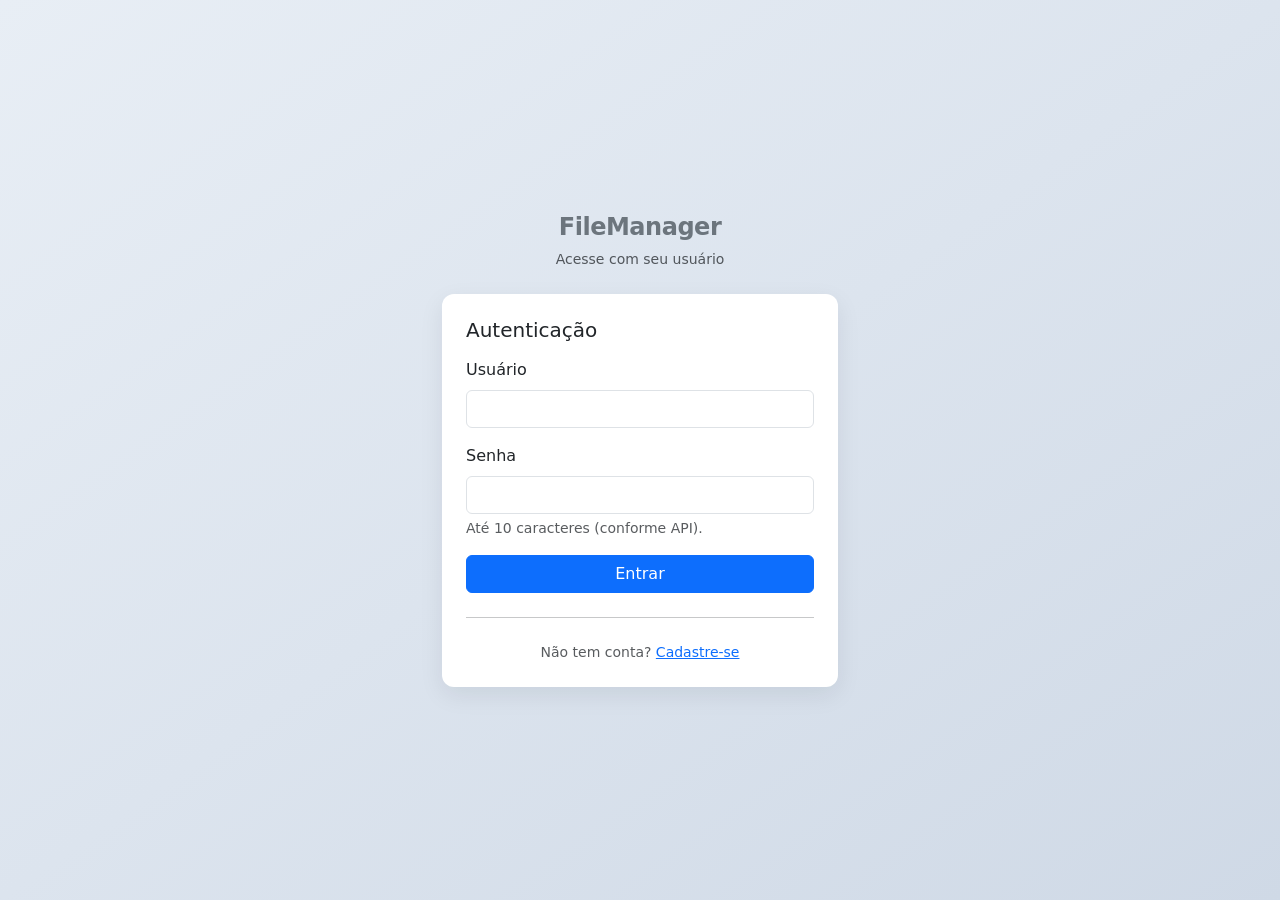
==== app.html @ 3c7aa477 "Commit inicial" ====
<!DOCTYPE html>
<html lang="pt-BR">
  <head>
    <meta charset="UTF-8" />
    <meta name="viewport" content="width=device-width, initial-scale=1" />
    <title>Gerenciamento de arquivos — FileManager</title>
    <link
      href="https://cdn.jsdelivr.net/npm/bootstrap@5.3.3/dist/css/bootstrap.min.css"
      rel="stylesheet"
    />
    <link href="css/styles.css" rel="stylesheet" />
  </head>
  <body class="fm-app-body">
    <nav class="navbar navbar-expand-lg navbar-light bg-white fm-navbar">
      <div class="container-fluid px-3 px-lg-4">
        <a class="navbar-brand fm-brand" href="app.html">FileManager</a>
        <button
          class="navbar-toggler"
          type="button"
          data-bs-toggle="collapse"
          data-bs-target="#navMain"
        >
          <span class="navbar-toggler-icon"></span>
        </button>
        <div class="collapse navbar-collapse" id="navMain">
          <ul class="navbar-nav me-auto mb-2 mb-lg-0">
            <li class="nav-item">
              <span class="nav-link active" aria-current="page"
                >Gerenciamento de arquivos</span
              >
            </li>
          </ul>
          <button type="button" class="btn btn-outline-secondary btn-sm" id="btn-logout">
            Sair
          </button>
        </div>
      </div>
    </nav>

    <main class="container-fluid px-3 px-lg-4 py-4">
      <div
        class="d-flex flex-column flex-md-row align-items-md-center justify-content-md-between gap-3 mb-4"
      >
        <div>
          <h1 class="h4 mb-1">Arquivos</h1>
          <p class="text-muted small mb-0">
            Envie arquivos permitidos pela API (imagens, PDF, Office).
          </p>
        </div>
        <div class="d-flex flex-wrap gap-2">
          <button type="button" class="btn btn-outline-primary" id="btn-refresh">
            Atualizar lista
          </button>
          <button type="button" class="btn btn-primary" id="btn-abrir-upload">
            Incluir arquivo
          </button>
        </div>
      </div>

      <div id="arquivos-erro" class="alert alert-danger d-none" role="alert"></div>
      <div id="lista-vazia" class="alert alert-light border d-none" role="status">
        Nenhum arquivo ainda. Use <strong>Incluir arquivo</strong> para enviar.
      </div>

      <div class="card fm-card">
        <div class="table-responsive">
          <table class="table table-hover align-middle mb-0 fm-table" id="tabela-arquivos">
            <thead class="table-light">
              <tr>
                <th>Nome</th>
                <th>Tipo</th>
                <th>Tamanho</th>
                <th>Enviado em</th>
                <th>Link</th>
                <th>Secret key</th>
              </tr>
            </thead>
            <tbody></tbody>
          </table>
        </div>
      </div>
    </main>

    <div
      class="modal fade"
      id="modalUpload"
      tabindex="-1"
      aria-labelledby="modalUploadLabel"
      aria-hidden="true"
    >
      <div class="modal-dialog modal-dialog-centered">
        <div class="modal-content">
          <div class="modal-header">
            <h2 class="modal-title h5" id="modalUploadLabel">Incluir arquivo</h2>
            <button
              type="button"
              class="btn-close"
              data-bs-dismiss="modal"
              aria-label="Fechar"
            ></button>
          </div>
          <form id="form-upload">
            <div class="modal-body">
              <div
                id="upload-alert"
                class="alert alert-danger py-2 small d-none"
                role="alert"
              ></div>
              <div class="mb-3">
                <label for="arquivo" class="form-label">Arquivo</label>
                <input
                  type="file"
                  class="form-control"
                  id="arquivo"
                  name="file"
                  required
                  accept=".jpg,.jpeg,.png,.webp,.pdf,.docx,.xlsx,image/jpeg,image/png,image/webp,application/pdf"
                />
                <div class="form-text">
                  jpg, jpeg, png, webp, pdf, docx ou xlsx — tamanho e assinatura validados no
                  servidor.
                </div>
              </div>
            </div>
            <div class="modal-footer">
              <button type="button" class="btn btn-outline-secondary" data-bs-dismiss="modal">
                Cancelar
              </button>
              <button type="submit" class="btn btn-primary">Salvar</button>
            </div>
          </form>
        </div>
      </div>
    </div>

    <script src="https://cdn.jsdelivr.net/npm/bootstrap@5.3.3/dist/js/bootstrap.bundle.min.js"></script>
    <script src="js/config.js"></script>
    <script src="js/api.js"></script>
    <script src="js/app.js"></script>
  </body>
</html>
---- css/styles.css ----
:root {
  --fm-primary: #0d6efd;
  --fm-bg: #f4f6f9;
}

body.fm-auth {
  min-height: 100vh;
  background: linear-gradient(145deg, #e8eef5 0%, #dce4ee 50%, #cfd9e6 100%);
}

.fm-card {
  border: none;
  border-radius: 0.75rem;
  box-shadow: 0 0.5rem 1.5rem rgba(15, 23, 42, 0.08);
}

.fm-brand {
  font-weight: 600;
  letter-spacing: -0.02em;
}

.fm-app-body {
  background-color: var(--fm-bg);
  min-height: 100vh;
}

.navbar.fm-navbar {
  box-shadow: 0 1px 0 rgba(0, 0, 0, 0.06);
}

.table.fm-table thead th {
  font-size: 0.8rem;
  text-transform: uppercase;
  letter-spacing: 0.04em;
  color: #6c757d;
  border-bottom-width: 1px;
}

.fm-table code {
  font-size: 0.7rem;
  word-break: break-all;
}
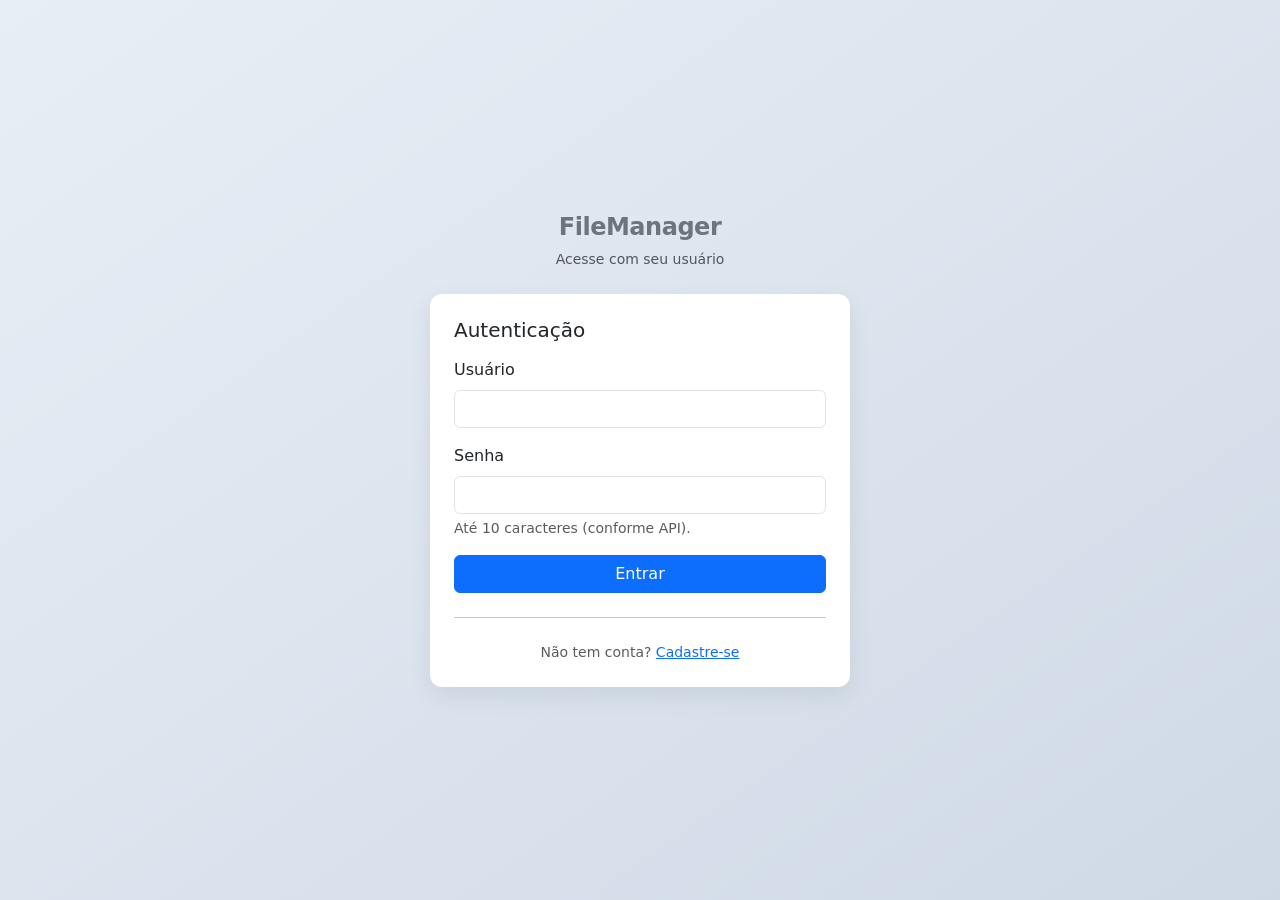
==== commit 6ea8c528: "ações na lista, loading global e layout; correção update de arquivo" ====
--- a/app.html
+++ b/app.html
@@ -12,7 +12,9 @@
   </head>
   <body class="fm-app-body">
     <nav class="navbar navbar-expand-lg navbar-light bg-white fm-navbar">
-      <div class="container-fluid px-3 px-lg-4">
+      <div
+        class="fm-content px-3 px-lg-4 d-flex flex-wrap align-items-center justify-content-between"
+      >
         <a class="navbar-brand fm-brand" href="app.html">FileManager</a>
         <button
           class="navbar-toggler"
@@ -37,7 +39,7 @@
       </div>
     </nav>
 
-    <main class="container-fluid px-3 px-lg-4 py-4">
+    <main class="fm-content px-3 px-lg-4 py-4">
       <div
         class="d-flex flex-column flex-md-row align-items-md-center justify-content-md-between gap-3 mb-4"
       >
@@ -71,8 +73,8 @@
                 <th>Tipo</th>
                 <th>Tamanho</th>
                 <th>Enviado em</th>
-                <th>Link</th>
                 <th>Secret key</th>
+                <th class="text-end" style="width: 1%">Ações</th>
               </tr>
             </thead>
             <tbody></tbody>
@@ -106,6 +108,11 @@
                 class="alert alert-danger py-2 small d-none"
                 role="alert"
               ></div>
+              <div
+                id="upload-edit-info"
+                class="alert alert-info py-2 small d-none"
+                role="status"
+              ></div>
               <div class="mb-3">
                 <label for="arquivo" class="form-label">Arquivo</label>
                 <input
@@ -133,6 +140,39 @@
       </div>
     </div>
 
+    <div
+      class="modal fade"
+      id="modalExcluirArquivo"
+      tabindex="-1"
+      aria-labelledby="modalExcluirArquivoLabel"
+      aria-hidden="true"
+    >
+      <div class="modal-dialog modal-dialog-centered">
+        <div class="modal-content">
+          <div class="modal-header">
+            <h2 class="modal-title h5" id="modalExcluirArquivoLabel">Excluir arquivo</h2>
+            <button
+              type="button"
+              class="btn-close"
+              data-bs-dismiss="modal"
+              aria-label="Fechar"
+            ></button>
+          </div>
+          <div class="modal-body">
+            <div id="excluir-arquivo-alert" class="alert alert-warning mb-0" role="alert"></div>
+          </div>
+          <div class="modal-footer">
+            <button type="button" class="btn btn-outline-secondary" data-bs-dismiss="modal">
+              Cancelar
+            </button>
+            <button type="button" class="btn btn-danger" id="btn-confirmar-exclusao">
+              Excluir
+            </button>
+          </div>
+        </div>
+      </div>
+    </div>
+
     <script src="https://cdn.jsdelivr.net/npm/bootstrap@5.3.3/dist/js/bootstrap.bundle.min.js"></script>
     <script src="js/config.js"></script>
     <script src="js/api.js"></script>
--- a/css/styles.css
+++ b/css/styles.css
@@ -24,6 +24,14 @@
   min-height: 100vh;
 }
 
+.fm-content {
+  max-width: 1200px;
+  width: 100%;
+  margin-left: auto;
+  margin-right: auto;
+  box-sizing: border-box;
+}
+
 .navbar.fm-navbar {
   box-shadow: 0 1px 0 rgba(0, 0, 0, 0.06);
 }
@@ -40,3 +48,23 @@
   font-size: 0.7rem;
   word-break: break-all;
 }
+
+.fm-global-loading {
+  position: fixed;
+  inset: 0;
+  z-index: 2000;
+  display: flex;
+  align-items: center;
+  justify-content: center;
+  background: rgba(255, 255, 255, 0.55);
+  backdrop-filter: blur(4px);
+  -webkit-backdrop-filter: blur(4px);
+}
+
+.fm-global-loading.d-none {
+  display: none !important;
+}
+
+body.fm-loading {
+  cursor: wait;
+}
